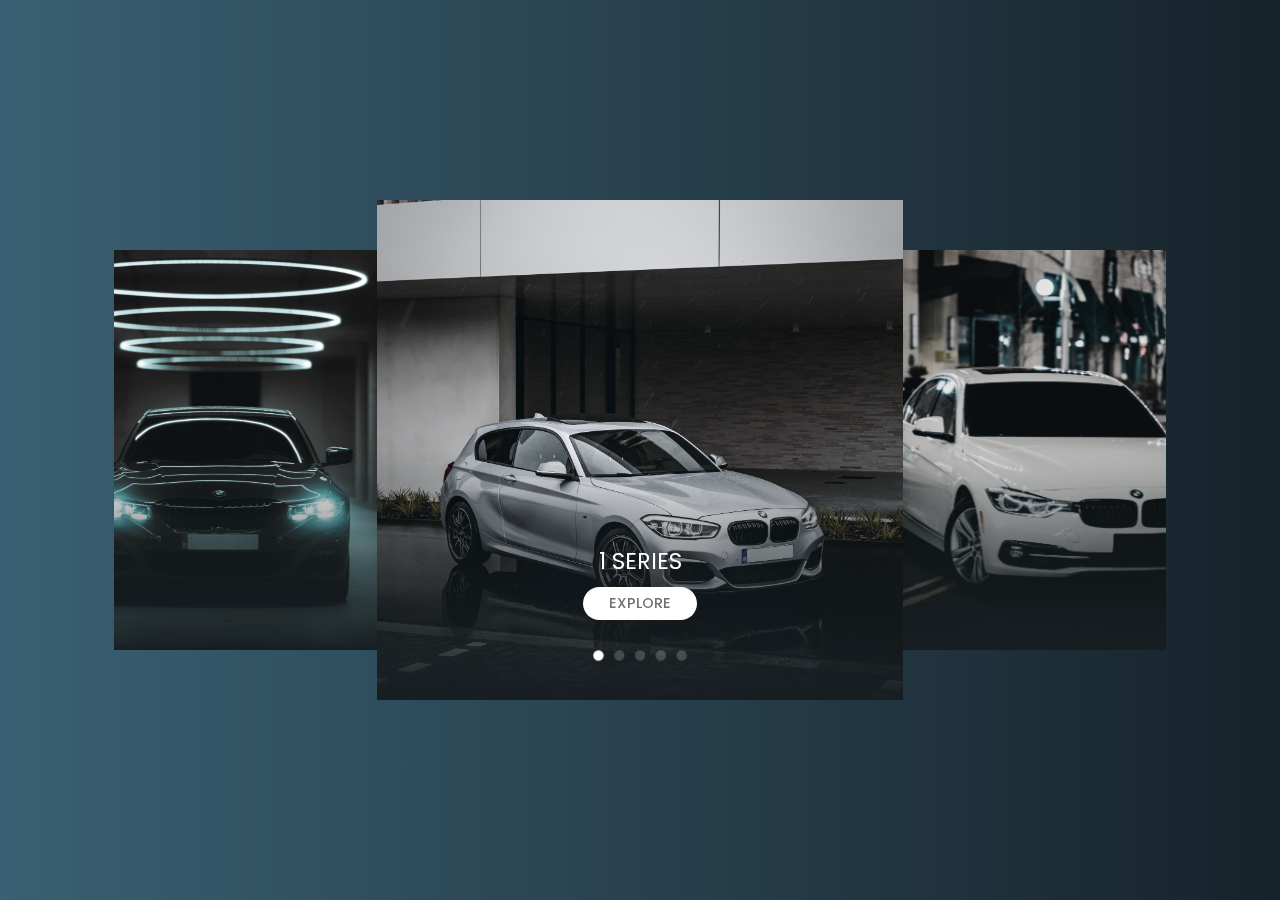
==== carousel-2/index.html @ 13392351 "first commit" ====
<!DOCTYPE html>
<html lang="en">
  <head>
    <meta charset="UTF-8" />
    <meta name="viewport" content="width=device-width, initial-scale=1.0" />
    <title>Banner 2</title>
    <link rel="preconnect" href="https://fonts.googleapis.com" />
    <link rel="preconnect" href="https://fonts.gstatic.com" crossorigin />
    <link
      href="https://fonts.googleapis.com/css2?family=Poppins:wght@300;400;500&display=swap"
      rel="stylesheet"
    />
    <link
      rel="stylesheet"
      href="https://cdn.jsdelivr.net/npm/swiper@9/swiper-bundle.min.css"
    />
    <link rel="stylesheet" href="styles.css" />
  </head>
  <body>
    <section>
      <div class="swiper">
        <div class="swiper-wrapper">
          <div class="swiper-slide swiper-slide--one">
            <div>
              <h2>1 Series</h2>
              <a>explore</a>
            </div>
          </div>
          <div class="swiper-slide swiper-slide--two">
            <div>
              <h2>2 Series</h2>
              <a>explore</a>
            </div>
          </div>
          <div class="swiper-slide swiper-slide--three">
            <div>
              <h2>3 Series</h2>
              <a>explore</a>
            </div>
          </div>
          <div class="swiper-slide swiper-slide--four">
            <div>
              <h2>4 Series</h2>
              <a>explore</a>
            </div>
          </div>

          <div class="swiper-slide swiper-slide--five">
            <div>
              <h2>5 Series</h2>
              <a>explore</a>
            </div>
          </div>
        </div>
        <div class="swiper-pagination"></div>
      </div>
    </section>
    <script src="https://cdn.jsdelivr.net/npm/swiper@9/swiper-bundle.min.js"></script>
    <script src="main.js"></script>
  </body>
</html>
---- carousel-2/styles.css ----
* {
  margin: 0;
  padding: 0;
  box-sizing: border-box;
  font-family: "Euclid Circular A", "Poppins";
}

body {
  background: #16222a; /* fallback for old browsers */
  background: -webkit-linear-gradient(
    to right,
    #3a6073,
    #16222a
  ); /* Chrome 10-25, Safari 5.1-6 */
  background: linear-gradient(
    to right,
    #3a6073,
    #16222a
  ); /* W3C, IE 10+/ Edge, Firefox 16+, Chrome 26+, Opera 12+, Safari 7+ */
}

section {
  position: relative;
  display: flex;
  align-items: center;
  gap: 50px;
  padding: 0 50px;
  min-height: 100vh;
  max-width: 90vw;
  margin: 0 auto;
}

section a {
  display: inline-block;
  text-decoration: none;
  text-transform: uppercase;
  color: #717171;
  font-weight: 500;
  background: #fff;
  border-radius: 3.125rem;
  margin: 0 auto;
  padding: 6px 26px;
  font-size: 0.9rem;
  transition: 0.3s ease-in-out;
}

.swiper {
  width: 100%;
}

.swiper-pagination-bullet,
.swiper-pagination-bullet-active {
  background: #fff;
}

.swiper-pagination {
  bottom: 34px !important;
  transform: scale(1.3);
}

.swiper-slide {
  height: 500px;
  display: flex;
  flex-direction: column;
  justify-content: end;
  align-items: center;
  padding: 0 0 80px;
  filter: grayscale(0.6);
}

.swiper-slide h2 {
  color: #fff;
  font-weight: 400;
  font-size: 1.4rem;
  line-height: 1.4;
  margin-bottom: 0.625rem;
  text-transform: uppercase;
  text-align: center;
}

.swiper-slide a:hover {
  color: #005baa;
}

.swiper-slide div {
  transition: 0.25s;
  opacity: 0;
}

.swiper-slide-active div {
  opacity: 1;
}

.swiper-slide--one {
  background: linear-gradient(to top, #0f2027, #203a4300, #2c536400),
    url("1.jpg") no-repeat 50% 50% / cover;
}

.swiper-slide--two {
  background: linear-gradient(to top, #0f2027, #203a4300, #2c536400),
    url("2.jpg") no-repeat 50% 50% / cover;
}

.swiper-slide--three {
  background: linear-gradient(to top, #0f2027, #203a4300, #2c536400),
    url("3.jpg") no-repeat 50% 50% / cover;
}

.swiper-slide--four {
  background: linear-gradient(to top, #0f2027, #203a4300, #2c536400),
    url("7.jpg") no-repeat 50% 50% / cover;
}

.swiper-slide--five {
  background: linear-gradient(to top, #0f2027, #203a4300, #2c536400),
    url("6.jpg") no-repeat 50% 50% / cover;
}

.swiper-3d .swiper-slide-shadow-left,
.swiper-3d .swiper-slide-shadow-right {
  background-image: none;
}
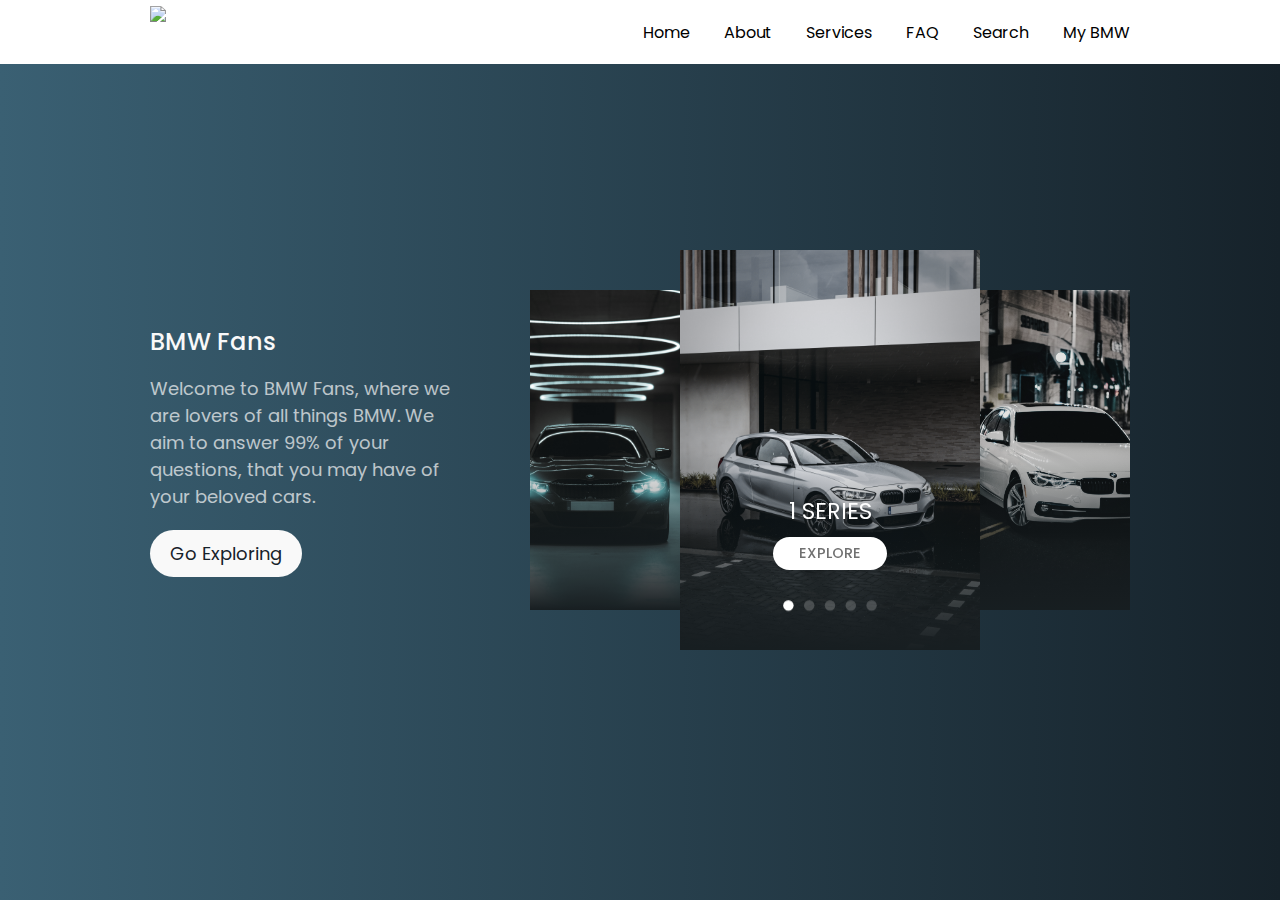
==== commit 28f8f65d: "adding carousel-3" ====
--- a/carousel-2/index.html
+++ b/carousel-2/index.html
@@ -3,7 +3,7 @@
   <head>
     <meta charset="UTF-8" />
     <meta name="viewport" content="width=device-width, initial-scale=1.0" />
-    <title>Banner 2</title>
+    <title>BMW Fans</title>
     <link rel="preconnect" href="https://fonts.googleapis.com" />
     <link rel="preconnect" href="https://fonts.gstatic.com" crossorigin />
     <link
@@ -15,44 +15,75 @@
       href="https://cdn.jsdelivr.net/npm/swiper@9/swiper-bundle.min.css"
     />
     <link rel="stylesheet" href="styles.css" />
+    <link
+      rel="icon"
+      type="image/x-icon"
+      href="https://cdn.icon-icons.com/icons2/1834/PNG/512/iconfinderbmwlogo4140436-115966_115915.png"
+    />
   </head>
   <body>
+    <nav>
+      <img
+        src="https://cdn.icon-icons.com/icons2/1834/PNG/512/iconfinderbmwlogo4140436-115966_115915.png"
+      />
+      <div>
+        <a> Home </a>
+        <a> About </a>
+        <a> Services </a>
+        <a> FAQ </a>
+        <a> Search </a>
+        <a> My BMW </a>
+      </div>
+    </nav>
     <section>
-      <div class="swiper">
-        <div class="swiper-wrapper">
-          <div class="swiper-slide swiper-slide--one">
-            <div>
-              <h2>1 Series</h2>
-              <a>explore</a>
+      <div class="content">
+        <div>
+          <h2>BMW Fans</h2>
+          <p>
+            Welcome to BMW Fans, where we are lovers of all things BMW. We aim
+            to answer 99% of your questions, that you may have of your beloved
+            cars.
+          </p>
+          <button>Go Exploring</button>
+        </div>
+        <div class="carousel">
+          <div class="swiper">
+            <div class="swiper-wrapper">
+              <div class="swiper-slide swiper-slide--one">
+                <div>
+                  <h2>1 Series</h2>
+                  <a>explore</a>
+                </div>
+              </div>
+              <div class="swiper-slide swiper-slide--two">
+                <div>
+                  <h2>2 Series</h2>
+                  <a>explore</a>
+                </div>
+              </div>
+              <div class="swiper-slide swiper-slide--three">
+                <div>
+                  <h2>3 Series</h2>
+                  <a>explore</a>
+                </div>
+              </div>
+              <div class="swiper-slide swiper-slide--four">
+                <div>
+                  <h2>4 Series</h2>
+                  <a>explore</a>
+                </div>
+              </div>
+
+              <div class="swiper-slide swiper-slide--five">
+                <div>
+                  <h2>5 Series</h2>
+                  <a>explore</a>
+                </div>
+              </div>
             </div>
-          </div>
-          <div class="swiper-slide swiper-slide--two">
-            <div>
-              <h2>2 Series</h2>
-              <a>explore</a>
-            </div>
-          </div>
-          <div class="swiper-slide swiper-slide--three">
-            <div>
-              <h2>3 Series</h2>
-              <a>explore</a>
-            </div>
-          </div>
-          <div class="swiper-slide swiper-slide--four">
-            <div>
-              <h2>4 Series</h2>
-              <a>explore</a>
-            </div>
-          </div>
-
-          <div class="swiper-slide swiper-slide--five">
-            <div>
-              <h2>5 Series</h2>
-              <a>explore</a>
-            </div>
+            <div class="swiper-pagination"></div>
           </div>
         </div>
-        <div class="swiper-pagination"></div>
       </div>
     </section>
     <script src="https://cdn.jsdelivr.net/npm/swiper@9/swiper-bundle.min.js"></script>
--- a/carousel-2/styles.css
+++ b/carousel-2/styles.css
@@ -6,6 +6,15 @@
 }
 
 body {
+}
+
+section {
+  position: relative;
+  display: flex;
+  align-items: center;
+  gap: 50px;
+  padding: 0 50px;
+  min-height: 100vh;
   background: #16222a; /* fallback for old browsers */
   background: -webkit-linear-gradient(
     to right,
@@ -17,17 +26,61 @@
     #3a6073,
     #16222a
   ); /* W3C, IE 10+/ Edge, Firefox 16+, Chrome 26+, Opera 12+, Safari 7+ */
+  color: #f9f9f9;
 }
 
-section {
-  position: relative;
+.content {
   display: flex;
   align-items: center;
-  gap: 50px;
-  padding: 0 50px;
-  min-height: 100vh;
-  max-width: 90vw;
-  margin: 0 auto;
+  gap: 60px;
+  padding: 0 100px;
+}
+
+nav {
+  position: fixed;
+  z-index: 1000;
+  top: 0;
+  left: 0;
+  right: 0;
+  height: 64px;
+  background: #ffffff;
+  padding: 0 150px;
+  display: flex;
+  align-items: center;
+  justify-content: space-between;
+}
+
+nav img {
+  height: 80%;
+}
+
+nav a {
+  margin-left: 30px;
+}
+
+.carousel {
+  width: 600px;
+}
+
+h2 {
+  font-weight: 500;
+  margin: 0 0 16px;
+}
+
+p {
+  opacity: 0.7;
+  font-size: 18px;
+  margin: 0 0 20px;
+}
+
+button {
+  border: 0;
+  background: #f9f9f9;
+  color: #16222a;
+  font-family: inherit;
+  padding: 10px 20px;
+  border-radius: 60px;
+  font-size: 18px;
 }
 
 section a {
@@ -59,7 +112,7 @@
 }
 
 .swiper-slide {
-  height: 500px;
+  height: 400px;
   display: flex;
   flex-direction: column;
   justify-content: end;
